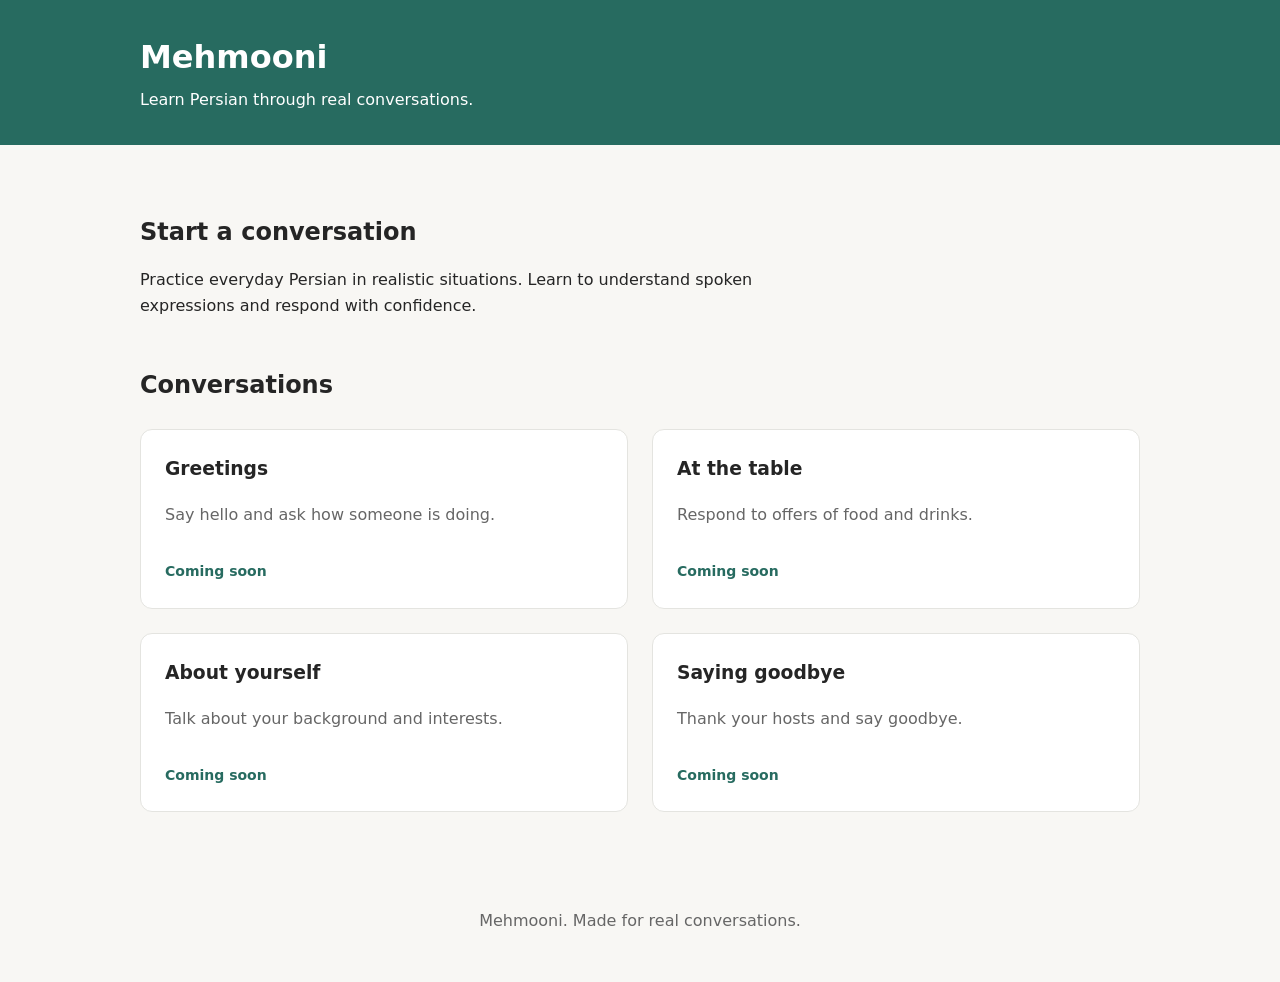
==== index.html @ 76ae72aa "Add basic landing page" ====
<!DOCTYPE html>
<html lang="en">
<head>
  <meta charset="UTF-8">
  <meta name="viewport" content="width=device-width, initial-scale=1.0">
  <meta name="description"
        content="Learn Persian through real conversations.">

  <title>Mehmooni | Learn Persian</title>
  <link rel="stylesheet" href="css/styles.css">
</head>

<body>
  <header class="site-header">
    <div class="container">
      <h1>Mehmooni</h1>
      <p>Learn Persian through real conversations.</p>
    </div>
  </header>

  <main class="container">
    <section class="intro">
      <h2>Start a conversation</h2>
      <p>
        Practice everyday Persian in realistic situations. 
        Learn to understand spoken expressions and respond with confidence.
      </p>
    </section>

    <section class="lessons">
      <h2 id="lessons-heading">Conversations</h2>

      <div class="lesson-grid">
        <article class="lesson-card">
          <h3>Greetings</h3>
          <p>Say hello and ask how someone is doing.</p>
          <span class="status">Coming soon</span>
        </article>

        <article class="lesson-card">
          <h3>At the table</h3>
          <p>Respond to offers of food and drinks.</p>
          <span class="status">Coming soon</span>
        </article>

        <article class="lesson-card">
          <h3>About yourself</h3>
          <p>Talk about your background and interests.</p>
          <span class="status">Coming soon</span>
        </article>

        <article class="lesson-card">
          <h3>Saying goodbye</h3>
          <p>Thank your hosts and say goodbye.</p>
          <span class="status">Coming soon</span>
        </article>
      </div>
    </section>
  </main>

  <footer class="site-footer">
    <p>Mehmooni. Made for real conversations.</p>
  </footer>
</body>
</html>
---- css/styles.css ----
:root {
  --background: #f8f7f4;
  --surface: #ffffff;
  --text: #252525;
  --muted: #666666;
  --primary: #276b60;
  --border: #e4e4e0;
}

* {
  box-sizing: border-box;
}

body {
  margin: 0;
  background: var(--background);
  color: var(--text);
  font-family: system-ui, sans-serif;
  line-height: 1.6;
}

.container {
  width: min(100% - 2rem, 1000px);
  margin-inline: auto;
}

.site-header {
  padding: 2rem 0;
  background: var(--primary);
  color: white;
}

.site-header h1 {
  margin: 0;
}

.site-header p {
  margin: 0.25rem 0 0;
}

main {
  padding-block: 3rem;
}

.intro {
  max-width: 650px;
  margin-bottom: 3rem;
}

.intro h2 {
  margin-bottom: 0.5rem;
}

.lessons h2 {
  margin-bottom: 1.5rem;
}

.lesson-grid {
  display: grid;
  grid-template-columns: repeat(2, 1fr);
  gap: 1.5rem;
}

.lesson-card {
  padding: 1.5rem;
  background: var(--surface);
  border: 1px solid var(--border);
  border-radius: 12px;
}

.lesson-card h3 {
  margin-top: 0;
}

.lesson-card p {
  color: var(--muted);
}

.status {
  display: inline-block;
  margin-top: 1rem;
  color: var(--primary);
  font-size: 0.875rem;
  font-weight: 600;
}

.site-footer {
  padding: 2rem;
  text-align: center;
  color: var(--muted);
}

@media (max-width: 600px) {
  .lesson-grid {
    grid-template-columns: 1fr;
  }

  main {
    padding-block: 2rem;
  }
}
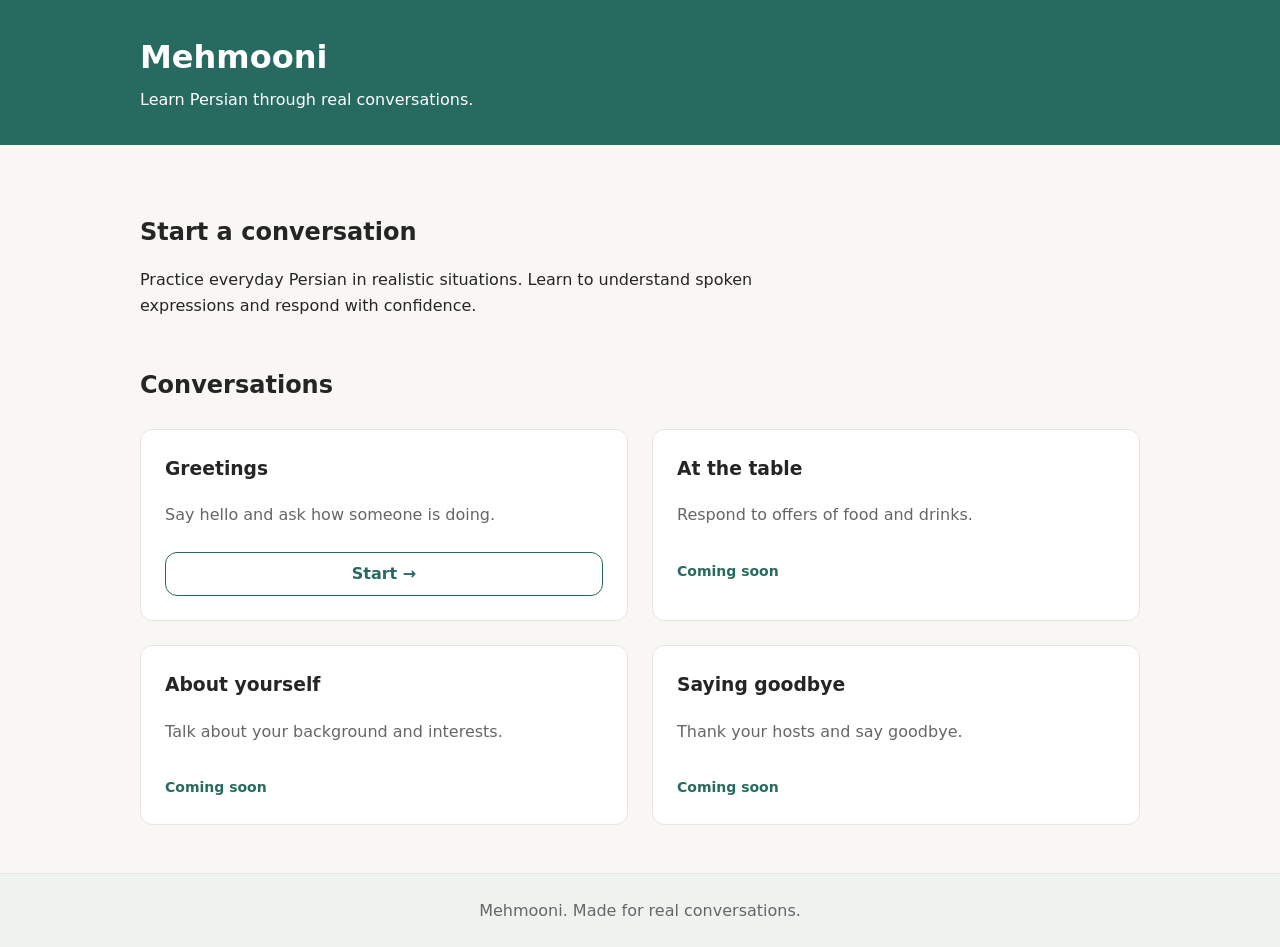
==== commit e79edafd: "Add greeting conversation page" ====
--- a/index.html
+++ b/index.html
@@ -35,7 +35,7 @@
         <article class="lesson-card">
           <h3>Greetings</h3>
           <p>Say hello and ask how someone is doing.</p>
-          <span class="status">Coming soon</span>
+          <a class="card-link" href="conversation.html?id=greetings">Start →</a>
         </article>
 
         <article class="lesson-card">
--- a/css/styles.css
+++ b/css/styles.css
@@ -13,6 +13,9 @@
 }
 
 body {
+  display: flex;
+  flex-direction: column;
+  min-height: 100vh;
   margin: 0;
   background: var(--background);
   color: var(--text);
@@ -40,7 +43,20 @@
 }
 
 main {
+  flex: 1;
   padding-block: 3rem;
+}
+
+.site-footer {
+  padding: 1.5rem 1rem;
+  border-top: 1px solid var(--border);
+  background: #eef3f0;
+  color: var(--muted);
+  text-align: center;
+}
+
+.site-footer p {
+  margin: 0;
 }
 
 .intro {
@@ -85,10 +101,121 @@
   font-weight: 600;
 }
 
-.site-footer {
-  padding: 2rem;
-  text-align: center;
+.card-link:link,
+.card-link:visited,
+.back-link:link,
+.back-link:visited {
+  display: flex;
+  align-items: center;
+  justify-content: center;
+  gap: 0.5rem;
+  min-height: 44px;
+  padding: 0.5rem 1rem;
+  border: 1px solid var(--primary);
+  border-radius: 12px;
+  color: var(--primary);
+  font-weight: 600;
+  text-decoration: none;
+  transition: background-color 0.15s, color 0.15s;
+}
+
+.card-link:hover,
+.card-link:focus-visible,
+.back-link:hover,
+.back-link:focus-visible {
+  background: var(--primary);
+  color: white;
+}
+
+.card-link {
+  margin-top: 1.5rem;
+}
+
+.conversation-page {
+  max-width: 760px;
+}
+
+.back-link {
+  width: fit-content;
+  margin-bottom: 2rem;
+}
+
+.conversation-header {
+  margin-bottom: 2rem;
+}
+
+.conversation-header h1 {
+  margin: 0 0 0.25rem;
+}
+
+.conversation-header p {
+  margin: 0;
   color: var(--muted);
+}
+
+.greeting-card {
+  padding: clamp(1.5rem, 4vw, 2.5rem);
+  background: var(--surface);
+  border: 1px solid var(--border);
+  border-radius: 12px;
+}
+
+.greeting-card h2 {
+  margin: 0;
+  font-size: 1.25rem;
+}
+
+.greeting-copy {
+  max-width: 36rem;
+}
+
+.persian-text {
+  width: fit-content;
+  margin: 1.5rem 0 0.75rem;
+  font-size: clamp(1.75rem, 5vw, 2.5rem);
+  line-height: 1.5;
+}
+
+.greeting-reveals {
+  display: flex;
+  flex-wrap: wrap;
+  gap: 1rem;
+  padding-bottom: 1.5rem;
+  border-bottom: 1px solid var(--border);
+}
+
+.greeting-reveal summary {
+  width: fit-content;
+  padding: 0.4rem 0.75rem;
+  border: 1px solid var(--primary);
+  border-radius: 999px;
+  color: var(--primary);
+  cursor: pointer;
+  font-weight: 600;
+}
+
+.greeting-reveal summary:hover,
+.greeting-reveal summary:focus-visible {
+  background: var(--primary);
+  color: white;
+}
+
+.greeting-reveal p {
+  margin: 0.75rem 0 0;
+}
+
+.greeting-audio {
+  margin-top: 1.5rem;
+}
+
+.greeting-audio h3 {
+  margin: 0 0 0.75rem;
+  font-size: 1rem;
+}
+
+.greeting-audio audio {
+  display: block;
+  width: 100%;
 }
 
 @media (max-width: 600px) {
